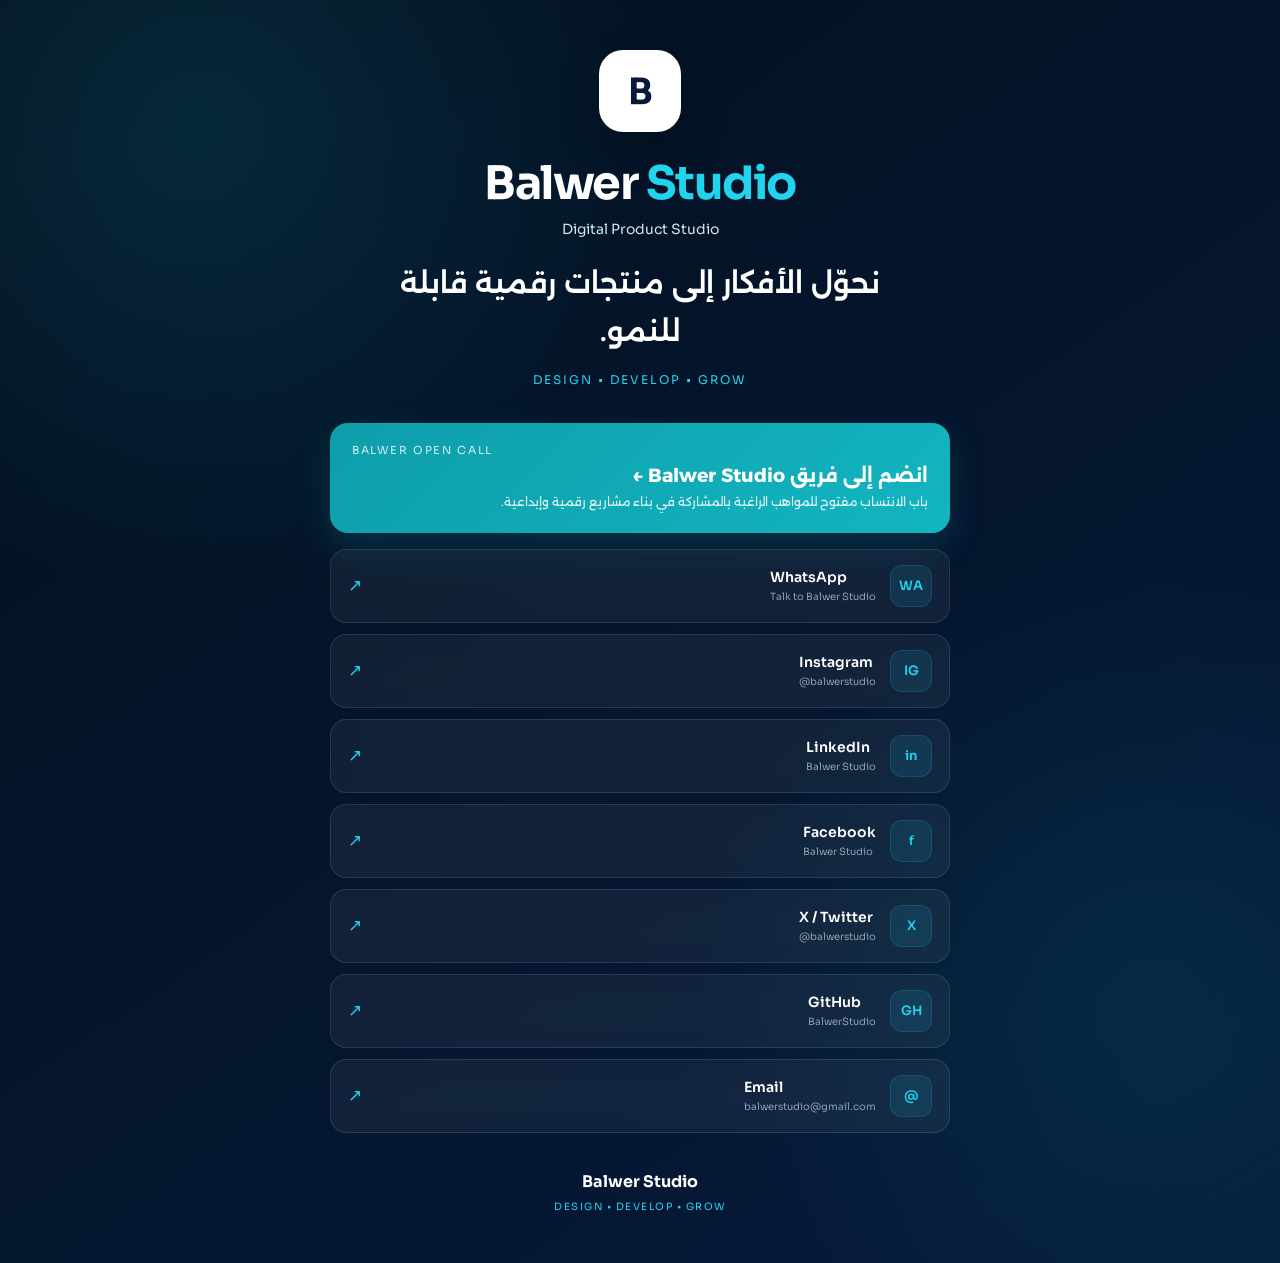
==== index.html @ f31d624b "Launch Balwer Studio digital hub Added a new HTML file for Balwer Studio's website with structured c" ====
<!DOCTYPE html>
<html lang="ar" dir="rtl">
<head>
  <meta charset="UTF-8" />
  <meta name="viewport" content="width=device-width, initial-scale=1.0" />

  <title>Balwer Studio | Digital Product Studio</title>

  <meta
    name="description"
    content="Balwer Studio - نحول الأفكار إلى منتجات رقمية قابلة للنمو. Web, Apps, SaaS, UI/UX, Branding and Digital Growth."
  />

  <meta name="theme-color" content="#061A3A" />

  <link rel="preconnect" href="https://fonts.googleapis.com">
  <link rel="preconnect" href="https://fonts.gstatic.com" crossorigin>
  <link
    href="https://fonts.googleapis.com/css2?family=Alexandria:wght@400;500;600;700&family=Sora:wght@400;500;600;700&display=swap"
    rel="stylesheet"
  >

  <style>
    :root {
      --navy: #061A3A;
      --navy-dark: #03101F;
      --teal: #0E9EAA;
      --cyan: #22D3EE;
      --white: #FFFFFF;
      --light: #F7FBFC;
      --muted: #8CA0AE;
      --border: rgba(255, 255, 255, 0.11);
    }

    * {
      box-sizing: border-box;
      margin: 0;
      padding: 0;
    }

    body {
      min-height: 100vh;
      background:
        radial-gradient(circle at 15% 10%, rgba(34, 211, 238, .12), transparent 30%),
        radial-gradient(circle at 90% 80%, rgba(14, 158, 170, .13), transparent 30%),
        linear-gradient(145deg, var(--navy-dark), var(--navy));
      color: var(--white);
      font-family: "Alexandria", sans-serif;
      display: flex;
      justify-content: center;
      padding: 50px 18px;
    }

    .page {
      width: 100%;
      max-width: 620px;
    }

    .brand {
      text-align: center;
      margin-bottom: 36px;
    }

    .mark {
      width: 82px;
      height: 82px;
      border-radius: 24px;
      margin: auto;
      margin-bottom: 22px;
      display: flex;
      align-items: center;
      justify-content: center;
      background: var(--white);
      color: var(--navy);
      font-family: "Sora", sans-serif;
      font-weight: 700;
      font-size: 36px;
      box-shadow: 0 18px 45px rgba(0, 0, 0, .2);
    }

    .brand h1 {
      font-family: "Sora", sans-serif;
      font-size: clamp(32px, 7vw, 46px);
      letter-spacing: -1.5px;
      margin-bottom: 8px;
    }

    .studio {
      color: var(--cyan);
    }

    .type {
      color: #CDE8ED;
      font-family: "Sora", sans-serif;
      font-size: 14px;
      margin-bottom: 22px;
    }

    .headline {
      max-width: 500px;
      margin: auto;
      font-size: clamp(21px, 5vw, 28px);
      font-weight: 600;
      line-height: 1.7;
    }

    .tagline {
      font-family: "Sora", sans-serif;
      direction: ltr;
      color: var(--cyan);
      font-size: 12px;
      letter-spacing: 2px;
      margin-top: 17px;
      text-transform: uppercase;
    }

    .open-call {
      display: block;
      text-decoration: none;
      background: linear-gradient(135deg, var(--teal), #12B5C1);
      color: var(--white);
      padding: 20px 22px;
      border-radius: 18px;
      margin-bottom: 16px;
      transition: .25s ease;
      box-shadow: 0 14px 35px rgba(14, 158, 170, .2);
    }

    .open-call:hover {
      transform: translateY(-3px);
      box-shadow: 0 18px 40px rgba(14, 158, 170, .3);
    }

    .call-label {
      display: block;
      font-family: "Sora", sans-serif;
      direction: ltr;
      font-size: 11px;
      letter-spacing: 1.7px;
      opacity: .8;
      margin-bottom: 7px;
    }

    .call-title {
      font-size: 19px;
      font-weight: 700;
    }

    .call-description {
      margin-top: 5px;
      font-size: 12px;
      opacity: .85;
      line-height: 1.7;
    }

    .links {
      display: grid;
      gap: 11px;
    }

    .link {
      display: flex;
      align-items: center;
      justify-content: space-between;
      text-decoration: none;
      color: var(--white);
      border: 1px solid var(--border);
      background: rgba(255, 255, 255, .055);
      backdrop-filter: blur(10px);
      padding: 15px 17px;
      border-radius: 16px;
      transition: .22s ease;
    }

    .link:hover {
      background: rgba(255, 255, 255, .1);
      border-color: rgba(34, 211, 238, .4);
      transform: translateY(-2px);
    }

    .link-info {
      display: flex;
      align-items: center;
      gap: 14px;
    }

    .icon {
      width: 42px;
      height: 42px;
      border-radius: 12px;
      background: rgba(34, 211, 238, .10);
      border: 1px solid rgba(34, 211, 238, .15);
      display: flex;
      justify-content: center;
      align-items: center;
      color: var(--cyan);
      font-family: "Sora", sans-serif;
      font-size: 13px;
      font-weight: 600;
      direction: ltr;
    }

    .name {
      font-family: "Sora", sans-serif;
      direction: ltr;
      font-size: 14px;
      font-weight: 600;
    }

    .sub {
      color: var(--muted);
      font-family: "Sora", sans-serif;
      direction: ltr;
      font-size: 10px;
      margin-top: 4px;
    }

    .arrow {
      color: var(--cyan);
      font-family: "Sora", sans-serif;
      font-size: 17px;
      direction: ltr;
    }

    .footer {
      text-align: center;
      margin-top: 38px;
      color: var(--muted);
    }

    .footer strong {
      color: var(--white);
      display: block;
      font-family: "Sora", sans-serif;
      margin-bottom: 8px;
    }

    .footer p {
      font-family: "Sora", sans-serif;
      font-size: 10px;
      letter-spacing: 1.5px;
      color: var(--cyan);
      direction: ltr;
    }

    @media (max-width: 500px) {
      body {
        padding-top: 36px;
      }

      .mark {
        width: 70px;
        height: 70px;
        border-radius: 20px;
        font-size: 30px;
      }

      .brand {
        margin-bottom: 30px;
      }

      .link {
        padding: 13px 14px;
      }

      .icon {
        width: 39px;
        height: 39px;
      }
    }
  </style>
</head>

<body>

  <main class="page">

    <section class="brand">

      <div class="mark">B</div>

      <h1>
        Balwer <span class="studio">Studio</span>
      </h1>

      <div class="type">
        Digital Product Studio
      </div>

      <div class="headline">
        نحوّل الأفكار إلى منتجات رقمية قابلة للنمو.
      </div>

      <div class="tagline">
        DESIGN • DEVELOP • GROW
      </div>

    </section>


    <a
      class="open-call"
      href="https://tally.so/r/68YENP"
      target="_blank"
      rel="noopener"
    >
      <span class="call-label">BALWER OPEN CALL</span>

      <div class="call-title">
        انضم إلى فريق Balwer Studio ←
      </div>

      <div class="call-description">
        باب الانتساب مفتوح للمواهب الراغبة بالمشاركة في بناء مشاريع رقمية وإبداعية.
      </div>
    </a>


    <section class="links">

      <a
        class="link"
        href="https://wa.me/970592417370"
        target="_blank"
        rel="noopener"
      >
        <div class="link-info">
          <div class="icon">WA</div>
          <div>
            <div class="name">WhatsApp</div>
            <div class="sub">Talk to Balwer Studio</div>
          </div>
        </div>
        <div class="arrow">↗</div>
      </a>


      <a
        class="link"
        href="https://www.instagram.com/balwerstudio/"
        target="_blank"
        rel="noopener"
      >
        <div class="link-info">
          <div class="icon">IG</div>
          <div>
            <div class="name">Instagram</div>
            <div class="sub">@balwerstudio</div>
          </div>
        </div>
        <div class="arrow">↗</div>
      </a>


      <a
        class="link"
        href="https://www.linkedin.com/company/balwer-studio/"
        target="_blank"
        rel="noopener"
      >
        <div class="link-info">
          <div class="icon">in</div>
          <div>
            <div class="name">LinkedIn</div>
            <div class="sub">Balwer Studio</div>
          </div>
        </div>
        <div class="arrow">↗</div>
      </a>


      <a
        class="link"
        href="https://www.facebook.com/balwerstudio"
        target="_blank"
        rel="noopener"
      >
        <div class="link-info">
          <div class="icon">f</div>
          <div>
            <div class="name">Facebook</div>
            <div class="sub">Balwer Studio</div>
          </div>
        </div>
        <div class="arrow">↗</div>
      </a>


      <a
        class="link"
        href="https://x.com/balwerstudio"
        target="_blank"
        rel="noopener"
      >
        <div class="link-info">
          <div class="icon">X</div>
          <div>
            <div class="name">X / Twitter</div>
            <div class="sub">@balwerstudio</div>
          </div>
        </div>
        <div class="arrow">↗</div>
      </a>


      <a
        class="link"
        href="https://github.com/BalwerStudio"
        target="_blank"
        rel="noopener"
      >
        <div class="link-info">
          <div class="icon">GH</div>
          <div>
            <div class="name">GitHub</div>
            <div class="sub">BalwerStudio</div>
          </div>
        </div>
        <div class="arrow">↗</div>
      </a>


      <a
        class="link"
        href="mailto:balwerstudio@gmail.com"
      >
        <div class="link-info">
          <div class="icon">@</div>
          <div>
            <div class="name">Email</div>
            <div class="sub">balwerstudio@gmail.com</div>
          </div>
        </div>
        <div class="arrow">↗</div>
      </a>

    </section>


    <footer class="footer">

      <strong>Balwer Studio</strong>

      <p>
        DESIGN • DEVELOP • GROW
      </p>

    </footer>

  </main>

</body>
</html>
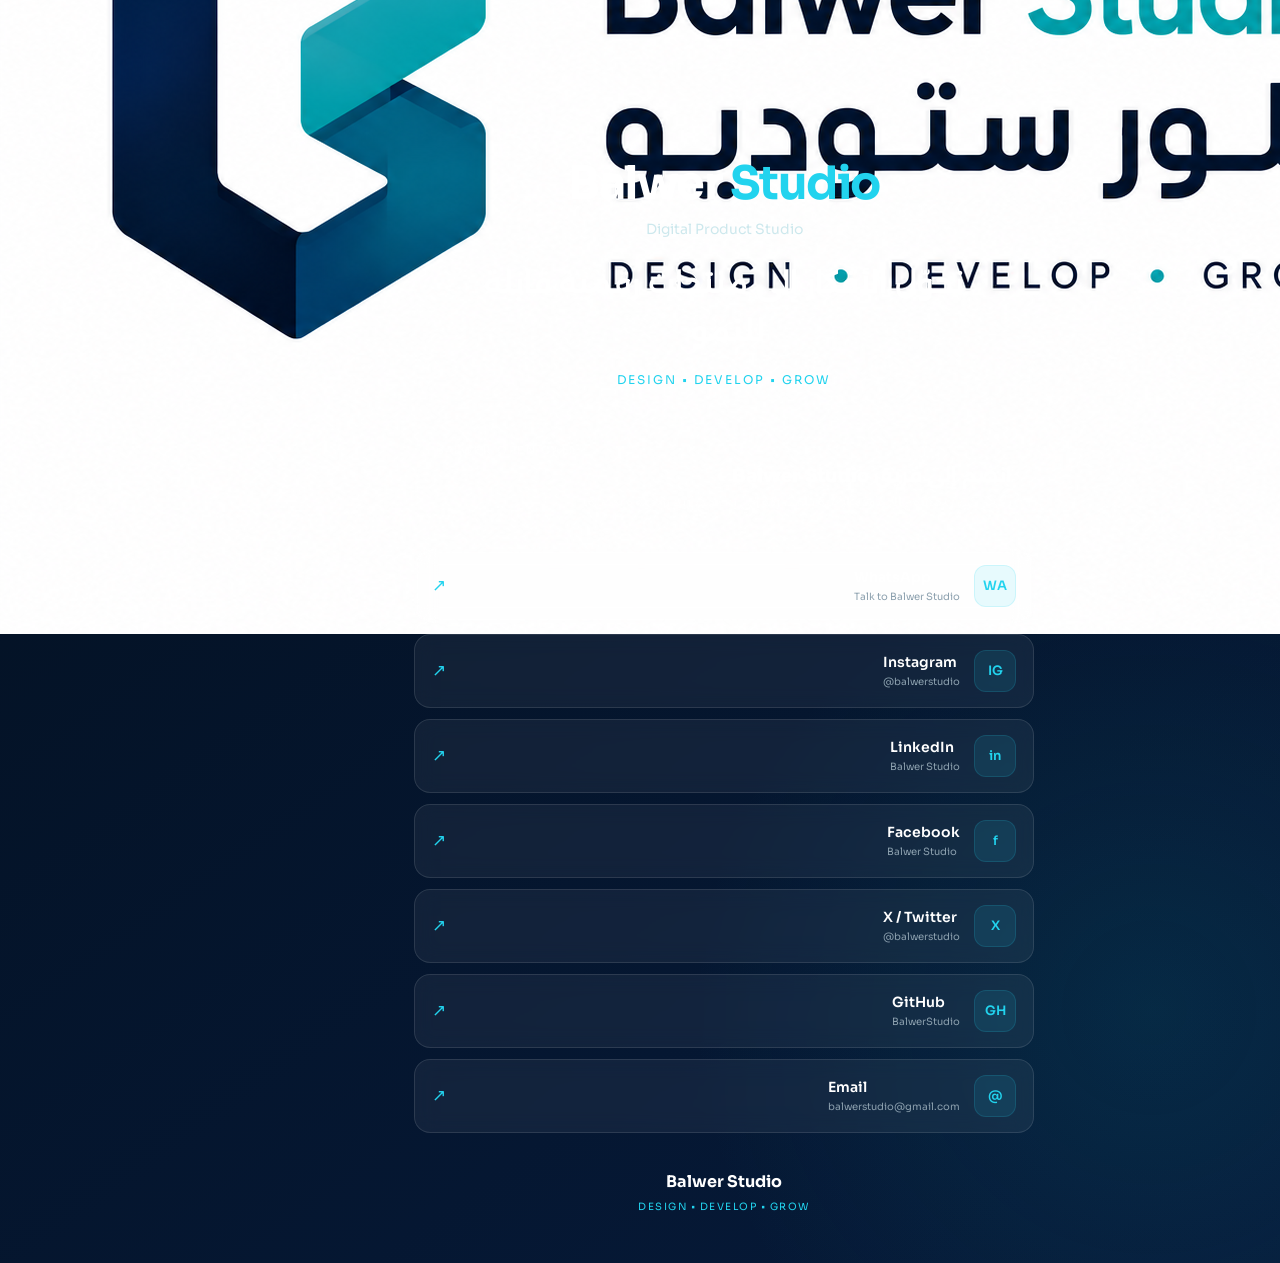
==== commit f4e67068: "Add logo image to brand section Added image to the brand section and updated styles for the mark cla" ====
--- a/index.html
+++ b/index.html
@@ -247,7 +247,12 @@
       body {
         padding-top: 36px;
       }
-
+.mark img {
+  width: 100%;
+  height: 100%;
+  object-fit: contain;
+  border-radius: 24px;
+}
       .mark {
         width: 70px;
         height: 70px;
@@ -277,8 +282,9 @@
 
     <section class="brand">
 
-      <div class="mark">B</div>
-
+      <div class="mark">
+  <img src="balwer-logo.png.png" alt="Balwer Studio Logo">
+</div>
       <h1>
         Balwer <span class="studio">Studio</span>
       </h1>
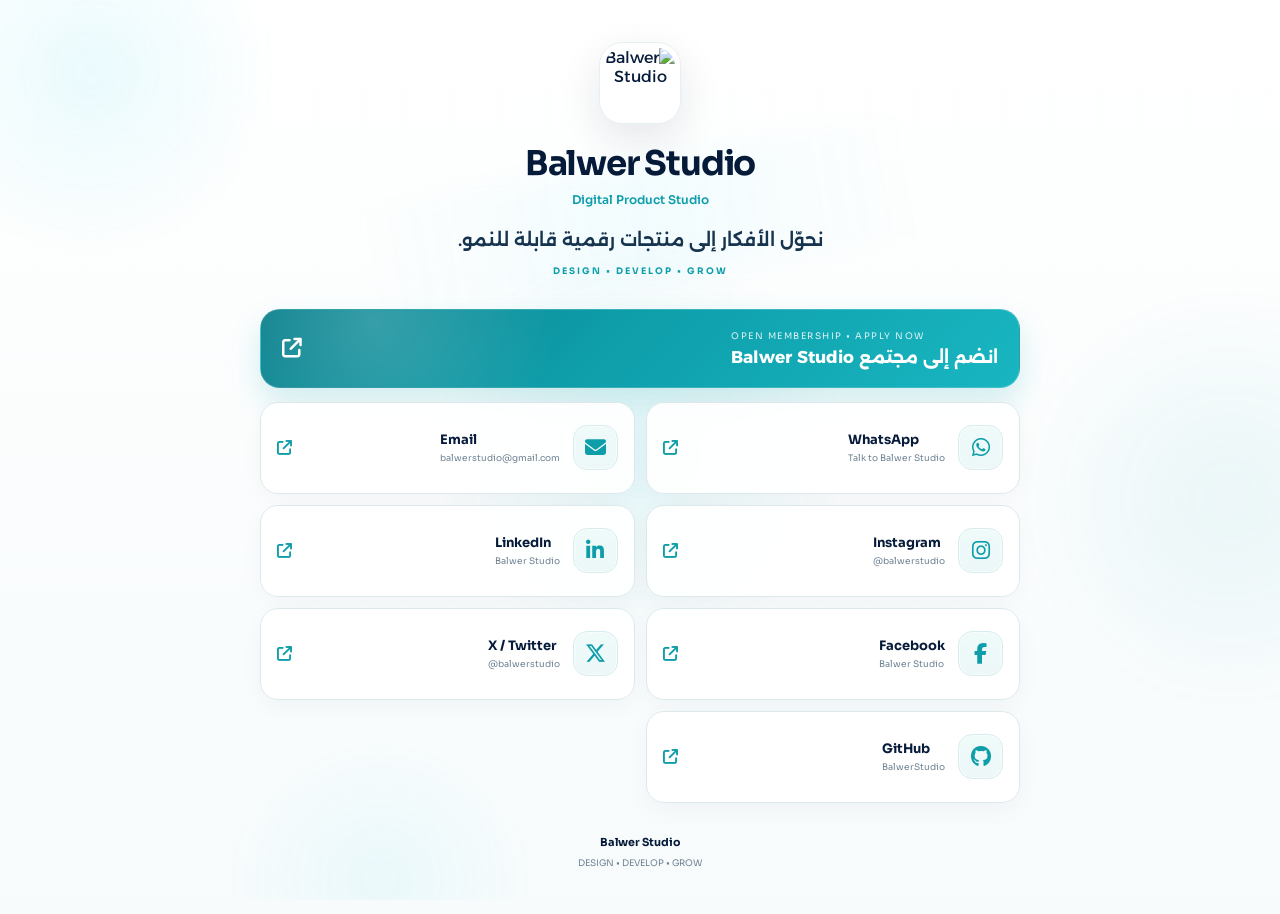
==== commit 4a56c0c9: "Add files via upload" ====
--- a/index.html
+++ b/index.html
@@ -1,459 +1,708 @@
 <!DOCTYPE html>
 <html lang="ar" dir="rtl">
 <head>
-  <meta charset="UTF-8" />
-  <meta name="viewport" content="width=device-width, initial-scale=1.0" />
-
-  <title>Balwer Studio | Digital Product Studio</title>
-
-  <meta
-    name="description"
-    content="Balwer Studio - نحول الأفكار إلى منتجات رقمية قابلة للنمو. Web, Apps, SaaS, UI/UX, Branding and Digital Growth."
-  />
-
-  <meta name="theme-color" content="#061A3A" />
-
+  <meta charset="UTF-8">
+  <meta name="viewport" content="width=device-width, initial-scale=1.0">
+
+  <title>Balwer Studio | Links</title>
+  <meta name="description" content="الروابط الرسمية لـ Balwer Studio — Digital Product Studio.">
+  <meta name="theme-color" content="#061A3A">
+
+  <link rel="icon" href="assets/balwer-logo.png" type="image/png">
   <link rel="preconnect" href="https://fonts.googleapis.com">
   <link rel="preconnect" href="https://fonts.gstatic.com" crossorigin>
-  <link
-    href="https://fonts.googleapis.com/css2?family=Alexandria:wght@400;500;600;700&family=Sora:wght@400;500;600;700&display=swap"
-    rel="stylesheet"
-  >
+  <link href="https://fonts.googleapis.com/css2?family=Alexandria:wght@400;500;600;700&family=Sora:wght@400;500;600;700&display=swap" rel="stylesheet">
+  <link rel="stylesheet" href="https://cdnjs.cloudflare.com/ajax/libs/font-awesome/6.7.2/css/all.min.css">
 
   <style>
-    :root {
-      --navy: #061A3A;
-      --navy-dark: #03101F;
-      --teal: #0E9EAA;
-      --cyan: #22D3EE;
-      --white: #FFFFFF;
-      --light: #F7FBFC;
-      --muted: #8CA0AE;
-      --border: rgba(255, 255, 255, 0.11);
-    }
-
-    * {
-      box-sizing: border-box;
-      margin: 0;
-      padding: 0;
-    }
-
-    body {
-      min-height: 100vh;
-      background:
-        radial-gradient(circle at 15% 10%, rgba(34, 211, 238, .12), transparent 30%),
-        radial-gradient(circle at 90% 80%, rgba(14, 158, 170, .13), transparent 30%),
-        linear-gradient(145deg, var(--navy-dark), var(--navy));
-      color: var(--white);
-      font-family: "Alexandria", sans-serif;
-      display: flex;
-      justify-content: center;
-      padding: 50px 18px;
-    }
-
-    .page {
-      width: 100%;
-      max-width: 620px;
-    }
-
-    .brand {
-      text-align: center;
-      margin-bottom: 36px;
-    }
-
-    .mark {
-      width: 82px;
-      height: 82px;
-      border-radius: 24px;
-      margin: auto;
-      margin-bottom: 22px;
-      display: flex;
-      align-items: center;
-      justify-content: center;
-      background: var(--white);
-      color: var(--navy);
-      font-family: "Sora", sans-serif;
-      font-weight: 700;
-      font-size: 36px;
-      box-shadow: 0 18px 45px rgba(0, 0, 0, .2);
-    }
-
-    .brand h1 {
-      font-family: "Sora", sans-serif;
-      font-size: clamp(32px, 7vw, 46px);
-      letter-spacing: -1.5px;
-      margin-bottom: 8px;
-    }
-
-    .studio {
-      color: var(--cyan);
-    }
-
-    .type {
-      color: #CDE8ED;
-      font-family: "Sora", sans-serif;
-      font-size: 14px;
-      margin-bottom: 22px;
-    }
-
-    .headline {
-      max-width: 500px;
-      margin: auto;
-      font-size: clamp(21px, 5vw, 28px);
-      font-weight: 600;
-      line-height: 1.7;
-    }
-
-    .tagline {
-      font-family: "Sora", sans-serif;
-      direction: ltr;
-      color: var(--cyan);
-      font-size: 12px;
-      letter-spacing: 2px;
-      margin-top: 17px;
-      text-transform: uppercase;
-    }
-
-    .open-call {
-      display: block;
-      text-decoration: none;
-      background: linear-gradient(135deg, var(--teal), #12B5C1);
-      color: var(--white);
-      padding: 20px 22px;
-      border-radius: 18px;
-      margin-bottom: 16px;
-      transition: .25s ease;
-      box-shadow: 0 14px 35px rgba(14, 158, 170, .2);
-    }
-
-    .open-call:hover {
-      transform: translateY(-3px);
-      box-shadow: 0 18px 40px rgba(14, 158, 170, .3);
-    }
-
-    .call-label {
-      display: block;
-      font-family: "Sora", sans-serif;
-      direction: ltr;
-      font-size: 11px;
-      letter-spacing: 1.7px;
-      opacity: .8;
-      margin-bottom: 7px;
-    }
-
-    .call-title {
-      font-size: 19px;
-      font-weight: 700;
-    }
-
-    .call-description {
-      margin-top: 5px;
-      font-size: 12px;
-      opacity: .85;
-      line-height: 1.7;
-    }
-
-    .links {
-      display: grid;
-      gap: 11px;
-    }
-
-    .link {
-      display: flex;
-      align-items: center;
-      justify-content: space-between;
-      text-decoration: none;
-      color: var(--white);
-      border: 1px solid var(--border);
-      background: rgba(255, 255, 255, .055);
-      backdrop-filter: blur(10px);
-      padding: 15px 17px;
-      border-radius: 16px;
-      transition: .22s ease;
-    }
-
-    .link:hover {
-      background: rgba(255, 255, 255, .1);
-      border-color: rgba(34, 211, 238, .4);
-      transform: translateY(-2px);
-    }
-
-    .link-info {
-      display: flex;
-      align-items: center;
-      gap: 14px;
-    }
-
-    .icon {
-      width: 42px;
-      height: 42px;
-      border-radius: 12px;
-      background: rgba(34, 211, 238, .10);
-      border: 1px solid rgba(34, 211, 238, .15);
-      display: flex;
-      justify-content: center;
-      align-items: center;
-      color: var(--cyan);
-      font-family: "Sora", sans-serif;
-      font-size: 13px;
-      font-weight: 600;
-      direction: ltr;
-    }
-
-    .name {
-      font-family: "Sora", sans-serif;
-      direction: ltr;
-      font-size: 14px;
-      font-weight: 600;
-    }
-
-    .sub {
-      color: var(--muted);
-      font-family: "Sora", sans-serif;
-      direction: ltr;
-      font-size: 10px;
-      margin-top: 4px;
-    }
-
-    .arrow {
-      color: var(--cyan);
-      font-family: "Sora", sans-serif;
-      font-size: 17px;
-      direction: ltr;
-    }
-
-    .footer {
-      text-align: center;
-      margin-top: 38px;
-      color: var(--muted);
-    }
-
-    .footer strong {
-      color: var(--white);
-      display: block;
-      font-family: "Sora", sans-serif;
-      margin-bottom: 8px;
-    }
-
-    .footer p {
-      font-family: "Sora", sans-serif;
-      font-size: 10px;
-      letter-spacing: 1.5px;
-      color: var(--cyan);
-      direction: ltr;
-    }
-
-    @media (max-width: 500px) {
-      body {
-        padding-top: 36px;
+    :root{
+      --navy:#061A3A;
+      --navy2:#0B2543;
+      --teal:#0E9EAA;
+      --cyan:#22D3EE;
+      --paper:#F7FBFC;
+      --soft:#EDF7F8;
+      --white:#FFFFFF;
+      --muted:#6F8393;
+      --line:#DCE8EC;
+      --shadow:0 14px 36px rgba(6,26,58,.08);
+    }
+
+    *{box-sizing:border-box}
+
+    html{scroll-behavior:smooth}
+
+    body{
+      margin:0;
+      min-height:100vh;
+      padding:42px 18px;
+      position:relative;
+      isolation:isolate;
+      overflow-x:hidden;
+      font-family:"Alexandria",sans-serif;
+      color:var(--navy);
+      background:linear-gradient(180deg,#FFFFFF 0%,#F7FBFC 100%);
+    }
+
+    .wrap{
+      width:min(760px,100%);
+      margin:auto;
+      position:relative;
+      z-index:1;
+    }
+
+    .brand{
+      text-align:center;
+      margin-bottom:32px;
+      animation:fadeUp .7s ease both;
+    }
+
+    .logo{
+      width:82px;
+      height:82px;
+      margin:0 auto 18px;
+      padding:5px;
+      border-radius:23px;
+      background:#fff;
+      box-shadow:0 15px 40px rgba(6,26,58,.10);
+      border:1px solid #E6EFF2;
+      animation:logoFloat 4s ease-in-out infinite;
+      will-change:transform;
+    }
+
+    .logo img{
+      width:100%;
+      height:100%;
+      object-fit:cover;
+      border-radius:18px;
+      display:block;
+    }
+
+    h1{
+      margin:0;
+      font-family:"Sora",sans-serif;
+      font-size:34px;
+      letter-spacing:-1.2px;
+      color:var(--navy);
+    }
+
+    .type{
+      margin-top:7px;
+      direction:ltr;
+      font-family:"Sora",sans-serif;
+      color:var(--teal);
+      font-size:12px;
+      font-weight:600;
+    }
+
+    .tagline{
+      margin:18px auto 0;
+      font-size:18px;
+      font-weight:600;
+      line-height:1.7;
+      color:#17344E;
+    }
+
+    .motto{
+      margin-top:9px;
+      direction:ltr;
+      font-family:"Sora",sans-serif;
+      color:var(--teal);
+      font-size:9px;
+      letter-spacing:2px;
+      font-weight:700;
+    }
+
+    .join{
+      display:flex;
+      align-items:center;
+      justify-content:space-between;
+      gap:18px;
+      position:relative;
+      overflow:hidden;
+      text-decoration:none;
+      color:#fff;
+      background:linear-gradient(135deg,#087F8B 0%,var(--teal) 45%,#18B6C1 100%);
+      border:1px solid rgba(255,255,255,.18);
+      border-radius:20px;
+      padding:20px 21px;
+      margin:0 0 14px;
+      box-shadow:0 14px 30px rgba(14,158,170,.18);
+      transition:transform .24s ease,box-shadow .24s ease,filter .24s ease;
+      animation:fadeUp .7s .08s ease both;
+    }
+
+    .join::before{
+      content:"";
+      position:absolute;
+      inset:0;
+      background:radial-gradient(circle at 15% 15%,rgba(255,255,255,.18),transparent 28%);
+      pointer-events:none;
+    }
+
+    .join::after{
+      content:"";
+      position:absolute;
+      top:-20%;
+      left:-30%;
+      width:28%;
+      height:140%;
+      background:linear-gradient(90deg,transparent,rgba(255,255,255,.28),transparent);
+      transform:skewX(-18deg);
+      animation:shimmer 4.8s ease-in-out infinite;
+      pointer-events:none;
+    }
+
+    .join:hover{
+      transform:translateY(-3px);
+      filter:saturate(1.05);
+      box-shadow:0 21px 44px rgba(14,158,170,.27);
+    }
+
+    .join:focus-visible,
+    .card:focus-visible{
+      outline:3px solid rgba(34,211,238,.32);
+      outline-offset:3px;
+    }
+
+    .join small{
+      display:block;
+      margin-bottom:5px;
+      direction:ltr;
+      font-family:"Sora",sans-serif;
+      font-size:9px;
+      letter-spacing:1.5px;
+      opacity:.86;
+    }
+
+    .join strong{
+      display:block;
+      position:relative;
+      z-index:1;
+      font-size:17px;
+    }
+
+    .join .join-arrow{
+      position:relative;
+      z-index:1;
+      direction:ltr;
+      font-family:"Sora",sans-serif;
+      font-size:20px;
+      transition:transform .22s ease;
+    }
+
+    .join:hover .join-arrow{transform:translate(-2px,-2px) scale(1.05)}
+
+    .grid{
+      display:grid;
+      grid-template-columns:repeat(2,1fr);
+      gap:11px;
+    }
+
+    .card{
+      --platform:14,158,170;
+      min-height:92px;
+      display:flex;
+      align-items:center;
+      justify-content:space-between;
+      gap:15px;
+      position:relative;
+      overflow:hidden;
+      text-decoration:none;
+      color:var(--navy);
+      background:rgba(255,255,255,.91);
+      border:1px solid var(--line);
+      border-radius:18px;
+      padding:15px 16px;
+      box-shadow:0 7px 24px rgba(6,26,58,.035);
+      opacity:0;
+      animation:fadeUp .6s ease forwards;
+      transition:transform .24s ease,background .24s ease,border-color .24s ease,box-shadow .24s ease;
+      -webkit-backdrop-filter:blur(8px);
+      backdrop-filter:blur(8px);
+    }
+
+    .card::before{
+      content:"";
+      position:absolute;
+      inset:auto -25% -75% -25%;
+      height:110px;
+      background:radial-gradient(circle,rgba(var(--platform),.12),transparent 66%);
+      opacity:0;
+      transition:opacity .24s ease;
+      pointer-events:none;
+    }
+
+    .card:hover{
+      transform:translateY(-3px);
+      background:#fff;
+      border-color:rgba(var(--platform),.28);
+      box-shadow:0 17px 38px rgba(6,26,58,.09),0 0 0 1px rgba(var(--platform),.035);
+    }
+
+    .card:hover::before{opacity:1}
+
+    .left{
+      display:flex;
+      align-items:center;
+      gap:13px;
+      min-width:0;
+      position:relative;
+      z-index:1;
+    }
+
+    .icon{
+      width:45px;
+      height:45px;
+      flex:0 0 45px;
+      display:grid;
+      place-items:center;
+      border-radius:14px;
+      color:var(--teal);
+      background:linear-gradient(180deg,#EEFBF9 0%,var(--soft) 100%);
+      border:1px solid #D7ECEF;
+      box-shadow:inset 0 0 0 1px rgba(255,255,255,.60);
+      transition:transform .24s ease,color .24s ease,background .24s ease,border-color .24s ease,box-shadow .24s ease;
+    }
+
+    .icon i{
+      font-size:21px;
+      line-height:1;
+      transition:transform .24s ease,color .24s ease,background .24s ease;
+    }
+
+    .card:hover .icon{
+      transform:scale(1.07) rotate(-2deg);
+      color:rgb(var(--platform));
+      background:rgba(var(--platform),.075);
+      border-color:rgba(var(--platform),.18);
+      box-shadow:inset 0 0 0 1px rgba(255,255,255,.72),0 6px 16px rgba(var(--platform),.10);
+    }
+
+    .card:hover .icon i{transform:scale(1.04)}
+
+    .card.instagram:hover .icon i{
+      background:linear-gradient(135deg,#FEDA75 0%,#FA7E1E 25%,#D62976 52%,#962FBF 76%,#4F5BD5 100%);
+      -webkit-background-clip:text;
+      background-clip:text;
+      -webkit-text-fill-color:transparent;
+      color:transparent;
+    }
+
+    .text{min-width:0}
+
+    .name{
+      direction:ltr;
+      text-align:left;
+      font-family:"Sora",sans-serif;
+      font-size:13px;
+      font-weight:700;
+      color:var(--navy);
+    }
+
+    .sub{
+      margin-top:4px;
+      direction:ltr;
+      text-align:left;
+      color:var(--muted);
+      font-family:"Sora",sans-serif;
+      font-size:9px;
+      white-space:nowrap;
+      overflow:hidden;
+      text-overflow:ellipsis;
+    }
+
+    .arrow{
+      position:relative;
+      z-index:1;
+      direction:ltr;
+      color:var(--teal);
+      font-family:"Sora",sans-serif;
+      font-size:15px;
+      transition:transform .22s ease,color .22s ease;
+    }
+
+    .card:hover .arrow{
+      color:rgb(var(--platform));
+      transform:translate(-2px,-2px);
+    }
+
+    .whatsapp{--platform:37,211,102}
+    .email{--platform:14,158,170}
+    .instagram{--platform:214,41,118}
+    .linkedin{--platform:10,102,194}
+    .facebook{--platform:24,119,242}
+    .twitter{--platform:15,20,25}
+    .github{--platform:24,23,23}
+
+    .card:nth-child(1){animation-delay:.16s}
+    .card:nth-child(2){animation-delay:.22s}
+    .card:nth-child(3){animation-delay:.28s}
+    .card:nth-child(4){animation-delay:.34s}
+    .card:nth-child(5){animation-delay:.40s}
+    .card:nth-child(6){animation-delay:.46s}
+    .card:nth-child(7){animation-delay:.52s}
+
+    footer{
+      margin-top:30px;
+      direction:ltr;
+      text-align:center;
+      color:var(--muted);
+      font-family:"Sora",sans-serif;
+      font-size:9px;
+      line-height:1.8;
+      animation:fadeUp .7s .6s ease both;
+    }
+
+    footer b{
+      display:block;
+      margin-bottom:3px;
+      color:var(--navy);
+      font-size:11px;
+    }
+
+    /* Ambient background */
+    .ambient-bg{
+      position:fixed;
+      inset:0;
+      z-index:-3;
+      overflow:hidden;
+      pointer-events:none;
+    }
+
+    .ambient-bg::before{
+      content:"";
+      position:absolute;
+      inset:-15%;
+      background-image:
+        linear-gradient(rgba(6,26,58,.022) 1px,transparent 1px),
+        linear-gradient(90deg,rgba(6,26,58,.022) 1px,transparent 1px);
+      background-size:46px 46px;
+      opacity:.36;
+      animation:gridMove 20s linear infinite;
+      mask-image:linear-gradient(to bottom,rgba(0,0,0,.72),transparent 92%);
+      -webkit-mask-image:linear-gradient(to bottom,rgba(0,0,0,.72),transparent 92%);
+    }
+
+    .orb{
+      position:absolute;
+      border-radius:50%;
+      filter:blur(14px);
+      opacity:.34;
+      will-change:transform;
+    }
+
+    .orb-1{
+      width:360px;
+      height:360px;
+      top:-110px;
+      left:-90px;
+      background:radial-gradient(circle,rgba(34,211,238,.28) 0%,rgba(34,211,238,.10) 48%,transparent 72%);
+      animation:floatOrb1 14s ease-in-out infinite;
+    }
+
+    .orb-2{
+      width:420px;
+      height:420px;
+      right:-160px;
+      top:32%;
+      background:radial-gradient(circle,rgba(14,158,170,.20) 0%,rgba(14,158,170,.08) 48%,transparent 72%);
+      animation:floatOrb2 18s ease-in-out infinite;
+    }
+
+    .orb-3{
+      width:300px;
+      height:300px;
+      left:18%;
+      bottom:-130px;
+      background:radial-gradient(circle,rgba(34,211,238,.18) 0%,rgba(34,211,238,.06) 50%,transparent 72%);
+      animation:floatOrb3 16s ease-in-out infinite;
+    }
+
+    .beam{
+      position:absolute;
+      width:560px;
+      height:120px;
+      top:18%;
+      left:50%;
+      transform:translateX(-50%) rotate(-10deg);
+      background:linear-gradient(90deg,transparent,rgba(34,211,238,.05),transparent);
+      filter:blur(12px);
+      animation:beamDrift 11s ease-in-out infinite;
+    }
+
+    /* Mouse-follow light */
+    .cursor-glow{
+      position:fixed;
+      left:0;
+      top:0;
+      width:430px;
+      height:430px;
+      z-index:-2;
+      border-radius:50%;
+      pointer-events:none;
+      opacity:0;
+      background:radial-gradient(circle,rgba(34,211,238,.115) 0%,rgba(14,158,170,.055) 28%,transparent 68%);
+      filter:blur(4px);
+      transform:translate3d(calc(var(--mouse-x,50vw) - 50%),calc(var(--mouse-y,50vh) - 50%),0);
+      transition:opacity .35s ease;
+      will-change:transform;
+    }
+
+    body.has-pointer .cursor-glow{opacity:1}
+
+    @keyframes fadeUp{
+      from{opacity:0;transform:translateY(14px)}
+      to{opacity:1;transform:translateY(0)}
+    }
+
+    @keyframes logoFloat{
+      0%,100%{transform:translateY(0)}
+      50%{transform:translateY(-5px)}
+    }
+
+    @keyframes shimmer{
+      0%{transform:translateX(-140%) skewX(-18deg)}
+      60%,100%{transform:translateX(180%) skewX(-18deg)}
+    }
+
+    @keyframes gridMove{
+      from{transform:translate3d(0,0,0)}
+      to{transform:translate3d(46px,46px,0)}
+    }
+
+    @keyframes floatOrb1{
+      0%,100%{transform:translate3d(0,0,0) scale(1)}
+      50%{transform:translate3d(75px,45px,0) scale(1.08)}
+    }
+
+    @keyframes floatOrb2{
+      0%,100%{transform:translate3d(0,0,0) scale(1)}
+      50%{transform:translate3d(-90px,-55px,0) scale(1.05)}
+    }
+
+    @keyframes floatOrb3{
+      0%,100%{transform:translate3d(0,0,0) scale(1)}
+      50%{transform:translate3d(110px,-45px,0) scale(.95)}
+    }
+
+    @keyframes beamDrift{
+      0%,100%{transform:translateX(-57%) rotate(-10deg);opacity:.32}
+      50%{transform:translateX(-43%) rotate(-7deg);opacity:.55}
+    }
+
+    @media(max-width:620px){
+      body{padding:28px 14px 24px}
+      .brand{margin-bottom:25px}
+      .logo{width:76px;height:76px;margin-bottom:15px}
+      h1{font-size:30px}
+      .type{font-size:11px;margin-top:6px}
+      .tagline{font-size:16px;margin-top:14px;line-height:1.65}
+      .motto{font-size:8px;letter-spacing:1.65px}
+
+      .join{
+        min-height:76px;
+        padding:16px 17px;
+        border-radius:17px;
+        margin-bottom:10px;
       }
-.mark img {
-  width: 100%;
-  height: 100%;
-  object-fit: contain;
-  border-radius: 24px;
-}
-      .mark {
-        width: 70px;
-        height: 70px;
-        border-radius: 20px;
-        font-size: 30px;
+      .join strong{font-size:15px}
+      .join small{font-size:8px;letter-spacing:1.2px}
+      .join .join-arrow{font-size:18px}
+
+      .grid{grid-template-columns:1fr;gap:9px}
+      .card{min-height:78px;padding:12px 13px;border-radius:16px}
+      .left{gap:12px}
+      .icon{width:48px;height:48px;flex-basis:48px;border-radius:14px}
+      .icon i{font-size:22px}
+      .name{font-size:14px}
+      .sub{font-size:10px;margin-top:3px}
+      .arrow{font-size:14px}
+
+      .orb-1{width:270px;height:270px}
+      .orb-2{width:310px;height:310px}
+      .orb-3{width:230px;height:230px}
+      .ambient-bg::before{background-size:38px 38px;opacity:.28}
+      .cursor-glow{display:none}
+      footer{margin-top:24px}
+    }
+
+    @media(prefers-reduced-motion:reduce){
+      .brand,
+      .logo,
+      .join,
+      .join::after,
+      .card,
+      footer,
+      .ambient-bg::before,
+      .orb,
+      .beam{
+        animation:none !important;
       }
 
-      .brand {
-        margin-bottom: 30px;
-      }
-
-      .link {
-        padding: 13px 14px;
-      }
-
-      .icon {
-        width: 39px;
-        height: 39px;
-      }
+      .card{opacity:1}
+      .cursor-glow{display:none}
     }
   </style>
 </head>
 
 <body>
 
-  <main class="page">
-
-    <section class="brand">
-
-      <div class="mark">
-  <img src="balwer-logo.png.png" alt="Balwer Studio Logo">
-</div>
-      <h1>
-        Balwer <span class="studio">Studio</span>
-      </h1>
-
-      <div class="type">
-        Digital Product Studio
+  <div class="ambient-bg" aria-hidden="true">
+    <span class="orb orb-1"></span>
+    <span class="orb orb-2"></span>
+    <span class="orb orb-3"></span>
+    <span class="beam"></span>
+  </div>
+  <div class="cursor-glow" aria-hidden="true"></div>
+
+  <main class="wrap">
+
+    <header class="brand">
+      <div class="logo">
+        <img src="assets/balwer-logo.png" alt="Balwer Studio">
       </div>
 
-      <div class="headline">
+      <h1>Balwer Studio</h1>
+      <div class="type">Digital Product Studio</div>
+
+      <div class="tagline">
         نحوّل الأفكار إلى منتجات رقمية قابلة للنمو.
       </div>
 
-      <div class="tagline">
-        DESIGN • DEVELOP • GROW
+      <div class="motto">DESIGN • DEVELOP • GROW</div>
+    </header>
+
+    <a class="join" href="https://tally.so/r/68YENP" target="_blank" rel="noopener">
+      <div>
+        <small>OPEN MEMBERSHIP • APPLY NOW</small>
+        <strong>انضم إلى مجتمع Balwer Studio</strong>
       </div>
-
-    </section>
-
-
-    <a
-      class="open-call"
-      href="https://tally.so/r/68YENP"
-      target="_blank"
-      rel="noopener"
-    >
-      <span class="call-label">BALWER OPEN CALL</span>
-
-      <div class="call-title">
-        انضم إلى فريق Balwer Studio ←
-      </div>
-
-      <div class="call-description">
-        باب الانتساب مفتوح للمواهب الراغبة بالمشاركة في بناء مشاريع رقمية وإبداعية.
-      </div>
+      <span class="join-arrow"><i class="fa-solid fa-arrow-up-right-from-square" aria-hidden="true"></i></span>
     </a>
 
-
-    <section class="links">
-
-      <a
-        class="link"
-        href="https://wa.me/970592417370"
-        target="_blank"
-        rel="noopener"
-      >
-        <div class="link-info">
-          <div class="icon">WA</div>
-          <div>
+    <section class="grid">
+
+      <a class="card whatsapp" href="https://wa.me/970592417370" target="_blank" rel="noopener" aria-label="WhatsApp - Talk to Balwer Studio">
+        <div class="left">
+          <div class="icon">
+            <i class="fa-brands fa-whatsapp" aria-hidden="true"></i>
+          </div>
+          <div class="text">
             <div class="name">WhatsApp</div>
             <div class="sub">Talk to Balwer Studio</div>
           </div>
         </div>
-        <div class="arrow">↗</div>
+        <div class="arrow"><i class="fa-solid fa-arrow-up-right-from-square" aria-hidden="true"></i></div>
       </a>
 
-
-      <a
-        class="link"
-        href="https://www.instagram.com/balwerstudio/"
-        target="_blank"
-        rel="noopener"
-      >
-        <div class="link-info">
-          <div class="icon">IG</div>
-          <div>
+      <a class="card email" href="mailto:balwerstudio@gmail.com" aria-label="Email Balwer Studio">
+        <div class="left">
+          <div class="icon">
+            <i class="fa-solid fa-envelope" aria-hidden="true"></i>
+          </div>
+          <div class="text">
+            <div class="name">Email</div>
+            <div class="sub">balwerstudio@gmail.com</div>
+          </div>
+        </div>
+        <div class="arrow"><i class="fa-solid fa-arrow-up-right-from-square" aria-hidden="true"></i></div>
+      </a>
+
+      <a class="card instagram" href="https://www.instagram.com/balwerstudio/" target="_blank" rel="noopener" aria-label="Balwer Studio on Instagram">
+        <div class="left">
+          <div class="icon">
+            <i class="fa-brands fa-instagram" aria-hidden="true"></i>
+          </div>
+          <div class="text">
             <div class="name">Instagram</div>
             <div class="sub">@balwerstudio</div>
           </div>
         </div>
-        <div class="arrow">↗</div>
+        <div class="arrow"><i class="fa-solid fa-arrow-up-right-from-square" aria-hidden="true"></i></div>
       </a>
 
-
-      <a
-        class="link"
-        href="https://www.linkedin.com/company/balwer-studio/"
-        target="_blank"
-        rel="noopener"
-      >
-        <div class="link-info">
-          <div class="icon">in</div>
-          <div>
+      <a class="card linkedin" href="https://www.linkedin.com/company/balwer-studio/" target="_blank" rel="noopener" aria-label="Balwer Studio on LinkedIn">
+        <div class="left">
+          <div class="icon">
+            <i class="fa-brands fa-linkedin-in" aria-hidden="true"></i>
+          </div>
+          <div class="text">
             <div class="name">LinkedIn</div>
             <div class="sub">Balwer Studio</div>
           </div>
         </div>
-        <div class="arrow">↗</div>
+        <div class="arrow"><i class="fa-solid fa-arrow-up-right-from-square" aria-hidden="true"></i></div>
       </a>
 
-
-      <a
-        class="link"
-        href="https://www.facebook.com/balwerstudio"
-        target="_blank"
-        rel="noopener"
-      >
-        <div class="link-info">
-          <div class="icon">f</div>
-          <div>
+      <a class="card facebook" href="https://www.facebook.com/balwerstudio" target="_blank" rel="noopener" aria-label="Balwer Studio on Facebook">
+        <div class="left">
+          <div class="icon">
+            <i class="fa-brands fa-facebook-f" aria-hidden="true"></i>
+          </div>
+          <div class="text">
             <div class="name">Facebook</div>
             <div class="sub">Balwer Studio</div>
           </div>
         </div>
-        <div class="arrow">↗</div>
+        <div class="arrow"><i class="fa-solid fa-arrow-up-right-from-square" aria-hidden="true"></i></div>
       </a>
 
-
-      <a
-        class="link"
-        href="https://x.com/balwerstudio"
-        target="_blank"
-        rel="noopener"
-      >
-        <div class="link-info">
-          <div class="icon">X</div>
-          <div>
+      <a class="card twitter" href="https://x.com/balwerstudio" target="_blank" rel="noopener" aria-label="Balwer Studio on X">
+        <div class="left">
+          <div class="icon">
+            <i class="fa-brands fa-x-twitter" aria-hidden="true"></i>
+          </div>
+          <div class="text">
             <div class="name">X / Twitter</div>
             <div class="sub">@balwerstudio</div>
           </div>
         </div>
-        <div class="arrow">↗</div>
+        <div class="arrow"><i class="fa-solid fa-arrow-up-right-from-square" aria-hidden="true"></i></div>
       </a>
 
-
-      <a
-        class="link"
-        href="https://github.com/BalwerStudio"
-        target="_blank"
-        rel="noopener"
-      >
-        <div class="link-info">
-          <div class="icon">GH</div>
-          <div>
+      <a class="card github" href="https://github.com/BalwerStudio" target="_blank" rel="noopener" aria-label="Balwer Studio on GitHub">
+        <div class="left">
+          <div class="icon">
+            <i class="fa-brands fa-github" aria-hidden="true"></i>
+          </div>
+          <div class="text">
             <div class="name">GitHub</div>
             <div class="sub">BalwerStudio</div>
           </div>
         </div>
-        <div class="arrow">↗</div>
+        <div class="arrow"><i class="fa-solid fa-arrow-up-right-from-square" aria-hidden="true"></i></div>
       </a>
 
-
-      <a
-        class="link"
-        href="mailto:balwerstudio@gmail.com"
-      >
-        <div class="link-info">
-          <div class="icon">@</div>
-          <div>
-            <div class="name">Email</div>
-            <div class="sub">balwerstudio@gmail.com</div>
-          </div>
-        </div>
-        <div class="arrow">↗</div>
-      </a>
-
     </section>
 
-
-    <footer class="footer">
-
-      <strong>Balwer Studio</strong>
-
-      <p>
-        DESIGN • DEVELOP • GROW
-      </p>
-
+    <footer>
+      <b>Balwer Studio</b>
+      DESIGN • DEVELOP • GROW
     </footer>
 
   </main>
+
+  <script>
+    const finePointer = window.matchMedia('(pointer:fine)').matches;
+    const reduceMotion = window.matchMedia('(prefers-reduced-motion: reduce)').matches;
+
+    if (finePointer && !reduceMotion) {
+      const logo = document.querySelector('.logo');
+      document.body.classList.add('has-pointer');
+
+      document.addEventListener('mousemove', (e) => {
+        document.documentElement.style.setProperty('--mouse-x', `${e.clientX}px`);
+        document.documentElement.style.setProperty('--mouse-y', `${e.clientY}px`);
+
+        if (logo) {
+          const x = (e.clientX / window.innerWidth - 0.5) * 3;
+          const y = (e.clientY / window.innerHeight - 0.5) * 3;
+          logo.style.translate = `${x}px ${y}px`;
+        }
+      }, { passive:true });
+    }
+  </script>
 
 </body>
 </html>
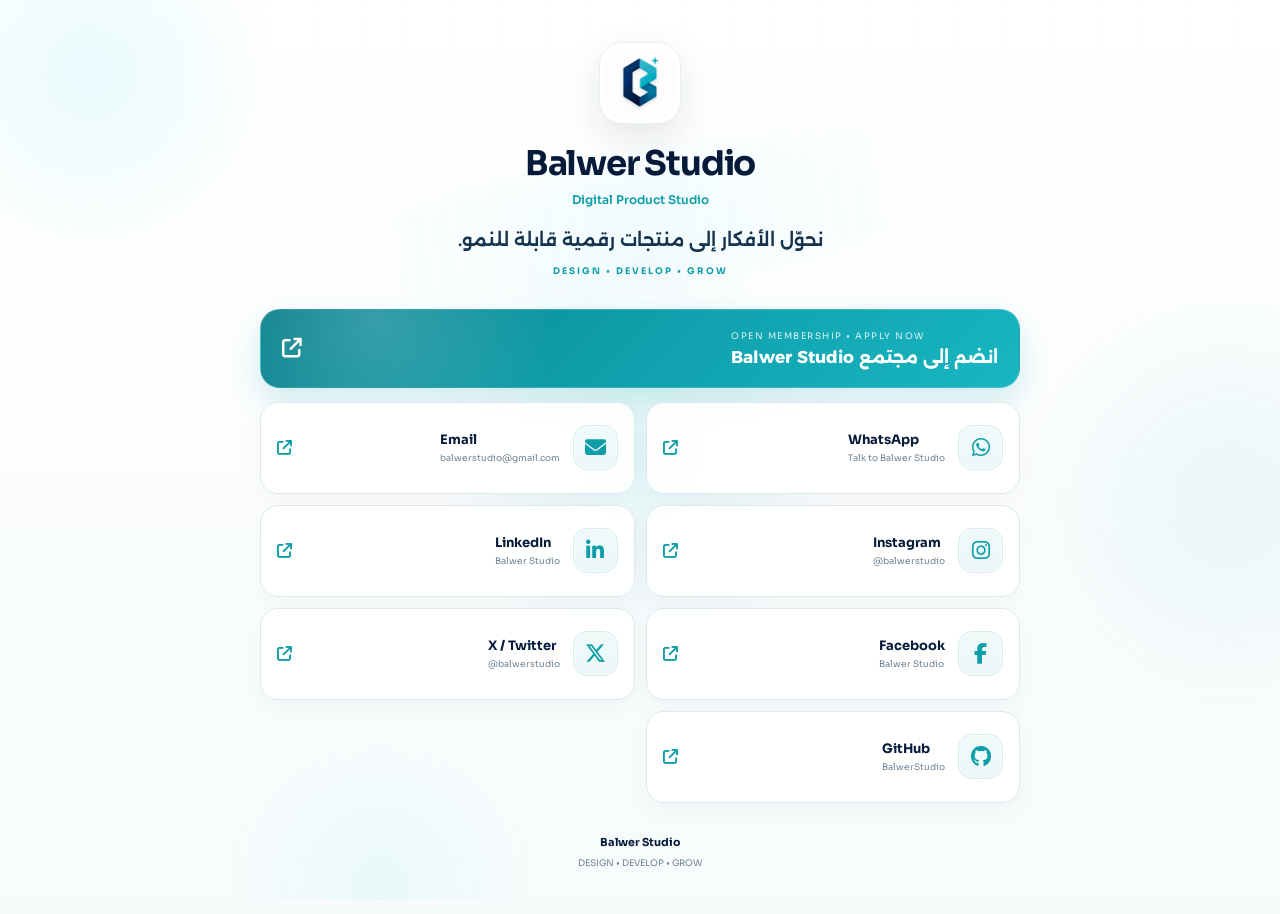
==== commit 8ae02aa9: "Update index.html" ====
--- a/index.html
+++ b/index.html
@@ -560,7 +560,7 @@
 
     <header class="brand">
       <div class="logo">
-        <img src="assets/balwer-logo.png" alt="Balwer Studio">
+        <img src="balwer-logo.png" alt="Balwer Studio">
       </div>
 
       <h1>Balwer Studio</h1>
